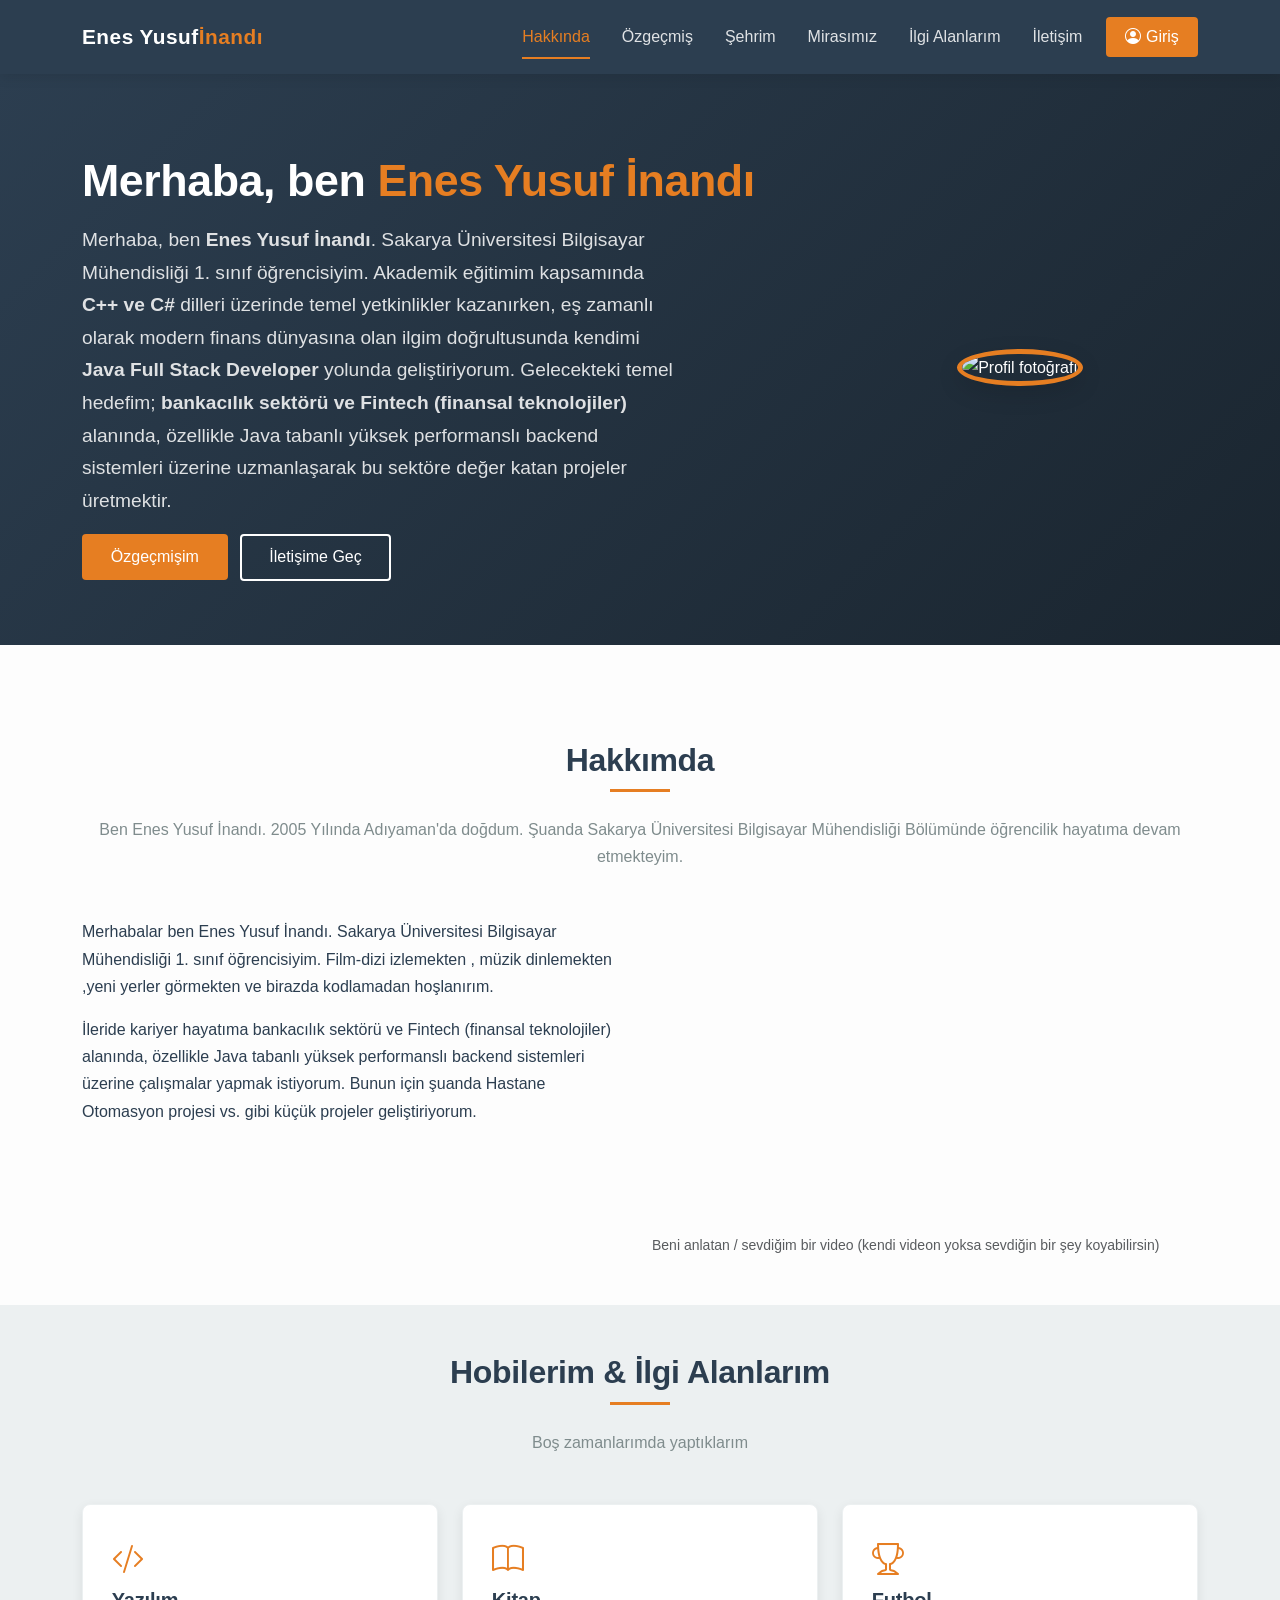
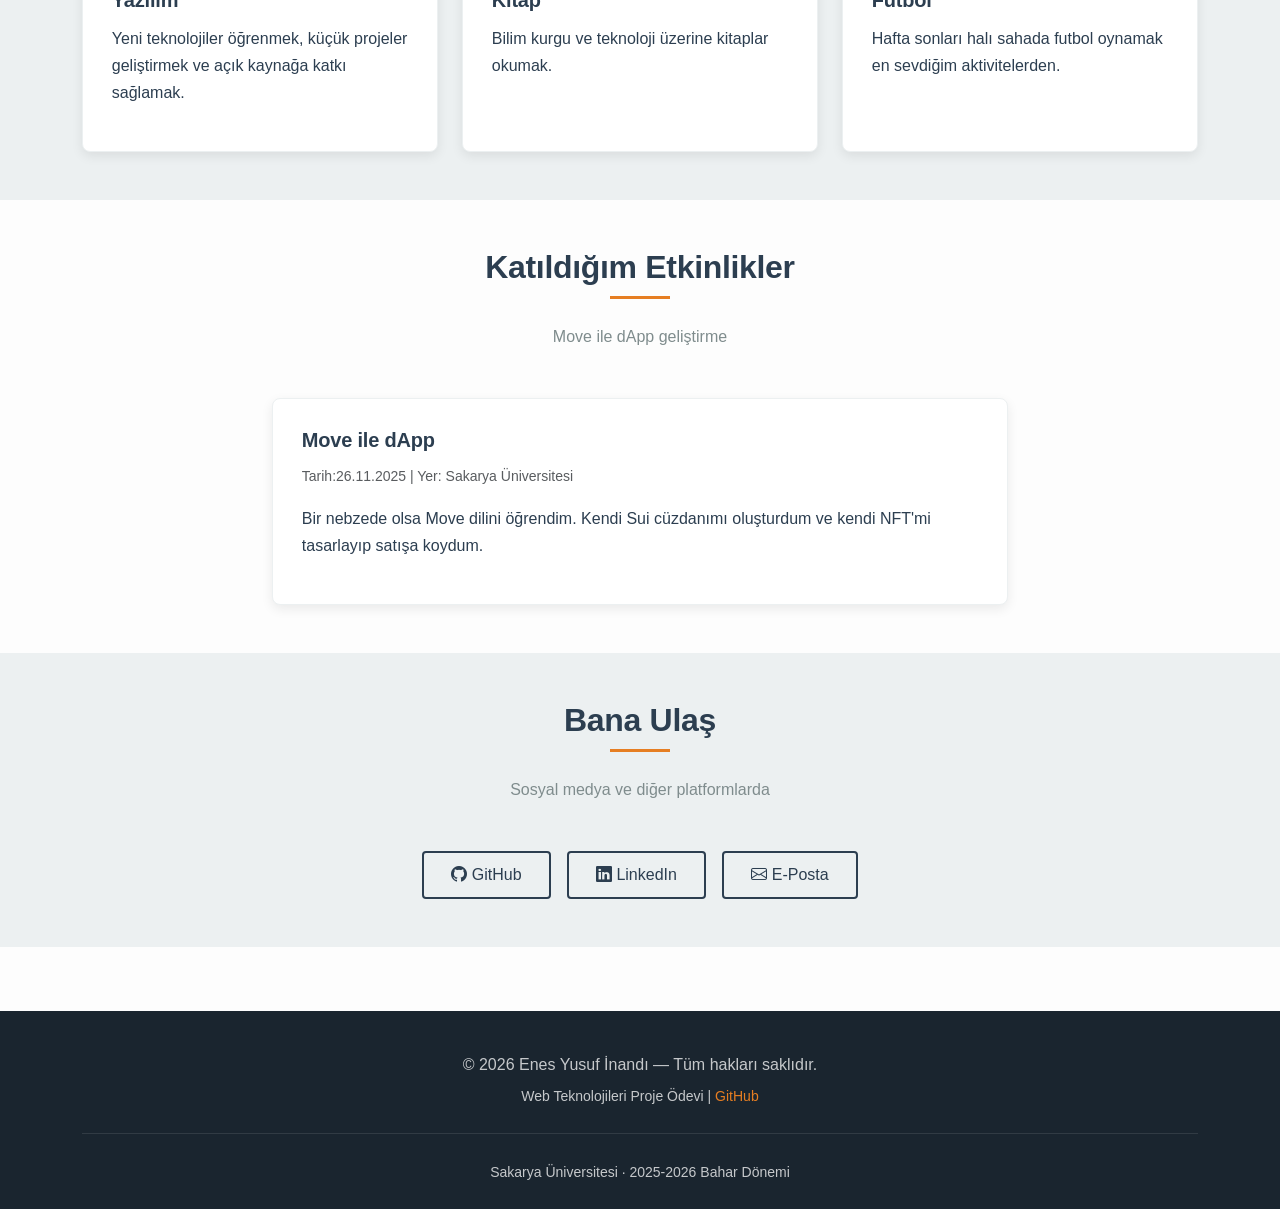
==== index.html @ 60e33975 "ilk commit - proje iskeleti" ====
<!DOCTYPE html>
<html lang="tr">
<head>
    <meta charset="UTF-8">
    <meta name="viewport" content="width=device-width, initial-scale=1.0">
    <meta name="description" content="Web Teknolojileri proje ödevi - Kişisel tanıtım sitesi">
    <title>Hakkında | Web Teknolojileri Projesi</title>

    <!-- Bootstrap 5 CSS -->
    <link href="https://cdn.jsdelivr.net/npm/bootstrap@5.3.2/dist/css/bootstrap.min.css" rel="stylesheet">

    <!-- Bootstrap Icons -->
    <link rel="stylesheet" href="https://cdn.jsdelivr.net/npm/bootstrap-icons@1.11.1/font/bootstrap-icons.css">

    <!-- Özel stil dosyası -->
    <link rel="stylesheet" href="css/style.css">
</head>
<body>

    <!--   NAVBAR  -->
    <nav class="navbar navbar-expand-lg site-navbar sticky-top">
        <div class="container">
            <a class="navbar-brand" href="index.html">
                Enes Yusuf<span>İnandı</span>
            </a>
            <button class="navbar-toggler text-white" type="button" data-bs-toggle="collapse"
                    data-bs-target="#navMenu" aria-controls="navMenu" aria-expanded="false" aria-label="Menü">
                <span class="navbar-toggler-icon"></span>
            </button>
            <div class="collapse navbar-collapse" id="navMenu">
                <ul class="navbar-nav ms-auto align-items-lg-center">
                    <li class="nav-item"><a class="nav-link" href="index.html">Hakkında</a></li>
                    <li class="nav-item"><a class="nav-link" href="cv.html">Özgeçmiş</a></li>
                    <li class="nav-item"><a class="nav-link" href="sehrim.html">Şehrim</a></li>
                    <li class="nav-item"><a class="nav-link" href="mirasimiz.html">Mirasımız</a></li>
                    <li class="nav-item"><a class="nav-link" href="ilgi-alanlarim.html">İlgi Alanlarım</a></li>
                    <li class="nav-item"><a class="nav-link" href="iletisim.html">İletişim</a></li>
                    <li class="nav-item ms-lg-2 mt-2 mt-lg-0">
                        <a class="nav-link btn-login" href="login.html">
                            <i class="bi bi-person-circle"></i> Giriş
                        </a>
                    </li>
                </ul>
            </div>
        </div>
    </nav>

    <!--   HERO   -->
    <header class="hero">
        <div class="container">
            <div class="row align-items-center g-4">
                <div class="col-md-8">
                    <h1>Merhaba, ben <span>Enes Yusuf İnandı</span></h1>
                    <p>
                        Merhaba, ben <strong>Enes Yusuf İnandı</strong>. Sakarya Üniversitesi Bilgisayar Mühendisliği 1. sınıf öğrencisiyim.
                        Akademik eğitimim kapsamında <strong>C++ ve C#</strong> dilleri üzerinde temel yetkinlikler kazanırken,
                        eş zamanlı olarak modern finans dünyasına olan ilgim doğrultusunda kendimi <strong>Java Full Stack Developer</strong>
                        yolunda geliştiriyorum.
                        Gelecekteki temel hedefim; <strong>bankacılık sektörü ve Fintech (finansal teknolojiler)</strong> alanında,
                        özellikle Java tabanlı yüksek performanslı backend sistemleri üzerine uzmanlaşarak bu sektöre değer katan projeler üretmektir.
                    </p>
                    <a href="cv.html" class="btn btn-vurgu me-2">Özgeçmişim</a>
                    <a href="iletisim.html" class="btn btn-anahat" style="border-color:#fff;color:#fff;">İletişime Geç</a>
                </div>
                <div class="col-md-4 text-center">
                    <img src="https://placehold.co/220x220/e67e22/ffffff?text=Foto"
                         alt="Profil fotoğrafı"
                         class="profil-resim">
                </div>
            </div>
        </div>
    </header>

    <!--   ANA İÇERİK  -->
    <main>

        <!-- Hakkımda -->
        <section id="hakkimda">
            <div class="container">
                <div class="bolum-baslik">
                    <h2>Hakkımda</h2>
                    <p>Ben Enes Yusuf İnandı. 2005 Yılında Adıyaman'da doğdum. Şuanda Sakarya Üniversitesi Bilgisayar Mühendisliği Bölümünde öğrencilik hayatıma devam etmekteyim.</p>
                </div>
                <div class="row g-4">
                    <div class="col-md-6">
                        <p>
                            Merhabalar ben Enes Yusuf İnandı. Sakarya Üniversitesi Bilgisayar Mühendisliği 1. sınıf öğrencisiyim.
                            Film-dizi izlemekten , müzik dinlemekten ,yeni yerler görmekten ve birazda kodlamadan hoşlanırım.
                        </p>
                        <p>
                            İleride kariyer hayatıma bankacılık sektörü ve Fintech (finansal teknolojiler) alanında,
                            özellikle Java tabanlı yüksek performanslı backend sistemleri üzerine çalışmalar yapmak istiyorum.
                            Bunun için şuanda Hastane Otomasyon projesi vs. gibi küçük projeler geliştiriyorum.
                        </p>
                    </div>
                    <div class="col-md-6">
                        <div class="ratio ratio-16x9">
                            <iframe src="https://www.youtube.com/embed/dQw4w9WgXcQ"
                                    title="Tanıtım videosu"
                                    allowfullscreen></iframe>
                        </div>
                        <small class="text-muted d-block mt-2">
                            Beni anlatan / sevdiğim bir video (kendi videon yoksa sevdiğin bir şey koyabilirsin)
                        </small>
                    </div>
                </div>
            </div>
        </section>

        <!-- Hobiler -->
        <section id="hobilerim" style="background-color: var(--renk-acik);">
            <div class="container">
                <div class="bolum-baslik">
                    <h2>Hobilerim &amp; İlgi Alanlarım</h2>
                    <p>Boş zamanlarımda yaptıklarım</p>
                </div>
                <div class="row g-4">
                    <div class="col-md-4">
                        <article class="kart">
                            <i class="bi bi-code-slash" style="font-size:2rem;color:var(--renk-vurgu)"></i>
                            <h3>Yazılım</h3>
                            <p>Yeni teknolojiler öğrenmek, küçük projeler geliştirmek ve açık kaynağa katkı sağlamak.</p>
                        </article>
                    </div>
                    <div class="col-md-4">
                        <article class="kart">
                            <i class="bi bi-book" style="font-size:2rem;color:var(--renk-vurgu)"></i>
                            <h3>Kitap</h3>
                            <p>Bilim kurgu ve teknoloji üzerine kitaplar okumak.</p>
                        </article>
                    </div>
                    <div class="col-md-4">
                        <article class="kart">
                            <i class="bi bi-trophy" style="font-size:2rem;color:var(--renk-vurgu)"></i>
                            <h3>Futbol</h3>
                            <p>Hafta sonları halı sahada futbol oynamak en sevdiğim aktivitelerden.</p>
                        </article>
                    </div>
                </div>
            </div>
        </section>

        <!-- Etkinlikler -->
        <section id="etkinlikler">
            <div class="container">
                <div class="bolum-baslik">
                    <h2>Katıldığım Etkinlikler</h2>
                    <p>Move ile dApp geliştirme</p>
                </div>
                <div class="row g-4">
                    <div class="col-md-8 offset-md-2">
                        <article class="kart">
                            <h3>Move ile dApp</h3>
                            <p class="text-muted small">Tarih:26.11.2025 | Yer: Sakarya Üniversitesi</p>
                            <p>Bir nebzede olsa Move dilini öğrendim. Kendi Sui cüzdanımı oluşturdum ve kendi NFT'mi tasarlayıp satışa koydum.</p>
                        </article>
                    </div>
                </div>
            </div>
        </section>

        <!-- Bağlantılar -->
        <section id="baglantilar" style="background-color: var(--renk-acik);">
            <div class="container text-center">
                <div class="bolum-baslik">
                    <h2>Bana Ulaş</h2>
                    <p>Sosyal medya ve diğer platformlarda</p>
                </div>
                <div class="d-flex justify-content-center flex-wrap gap-3">
                    <a href="https://github.com/enesinandi" target="_blank" rel="noopener" class="btn btn-anahat">
                        <i class="bi bi-github"></i> GitHub
                    </a>
                    <a href="https://www.linkedin.com/in/enes-inand%C4%B1-27b596381/" target="_blank" rel="noopener" class="btn btn-anahat">
                        <i class="bi bi-linkedin"></i> LinkedIn
                    </a>
                    <a href="mailto:enes.inandi@ogr.sakarya.edu.tr" class="btn btn-anahat">
                        <i class="bi bi-envelope"></i> E-Posta
                    </a>
                </div>
            </div>
        </section>

    </main>

    <!--  FOOTER  -->
    <footer class="site-footer">
        <div class="container">
            <p class="mb-1">© 2026 Enes Yusuf İnandı — Tüm hakları saklıdır.</p>
            <small>
                Web Teknolojileri Proje Ödevi |
                <a href="https://github.com/enesinandi/web-proje" target="_blank" rel="noopener">GitHub</a>
            </small>
            <div class="ayraç"></div>
            <small>Sakarya Üniversitesi · 2025-2026 Bahar Dönemi</small>
        </div>
    </footer>

    <!-- Bootstrap 5 JS -->
    <script src="https://cdn.jsdelivr.net/npm/bootstrap@5.3.2/dist/js/bootstrap.bundle.min.js"></script>
    <!-- Özel JS -->
    <script src="js/main.js"></script>
</body>
</html>
---- css/style.css ----
/* =========================================================
   Web Teknolojileri Proje Ödevi - Stil Dosyası
   Bootstrap 5 üzerine özel tasarım katmanı
   ========================================================= */

/* ---------- Renk değişkenleri ---------- */
:root {
    --renk-ana: #2c3e50;
    --renk-vurgu: #e67e22;
    --renk-acik: #ecf0f1;
    --renk-koyu: #1a252f;
    --renk-metin: #2c3e50;
    --renk-metin-acik: #7f8c8d;
    --golge-yumusak: 0 4px 12px rgba(0, 0, 0, 0.08);
    --golge-orta: 0 8px 24px rgba(0, 0, 0, 0.12);
    --gecis: all 0.3s ease;
}

/* ---------- Genel ---------- */
* {
    box-sizing: border-box;
}

body {
    font-family: 'Segoe UI', Tahoma, Geneva, Verdana, sans-serif;
    color: var(--renk-metin);
    line-height: 1.7;
    background-color: #fdfdfd;
}

h1, h2, h3, h4, h5, h6 {
    color: var(--renk-ana);
    font-weight: 600;
    letter-spacing: -0.01em;
}

a {
    color: var(--renk-vurgu);
    text-decoration: none;
    transition: var(--gecis);
}

a:hover {
    color: var(--renk-koyu);
}

/* ---------- Navbar ---------- */
.site-navbar {
    background-color: var(--renk-ana) !important;
    padding: 0.9rem 0;
    box-shadow: var(--golge-yumusak);
}

.site-navbar .navbar-brand {
    color: #fff !important;
    font-weight: 700;
    font-size: 1.3rem;
    letter-spacing: 0.5px;
}

.site-navbar .navbar-brand span {
    color: var(--renk-vurgu);
}

.site-navbar .nav-link {
    color: rgba(255, 255, 255, 0.85) !important;
    font-weight: 500;
    padding: 0.5rem 1rem !important;
    transition: var(--gecis);
    position: relative;
}

.site-navbar .nav-link:hover,
.site-navbar .nav-link.aktif {
    color: var(--renk-vurgu) !important;
}

.site-navbar .nav-link.aktif::after {
    content: "";
    position: absolute;
    bottom: 0;
    left: 1rem;
    right: 1rem;
    height: 2px;
    background-color: var(--renk-vurgu);
}

.site-navbar .btn-login {
    background-color: var(--renk-vurgu);
    color: #fff !important;
    border-radius: 4px;
    padding: 0.4rem 1.2rem !important;
}

.site-navbar .btn-login:hover {
    background-color: #d35400;
    color: #fff !important;
}

/* ---------- Hero / Başlık alanı ---------- */
.hero {
    background: linear-gradient(135deg, var(--renk-ana) 0%, var(--renk-koyu) 100%);
    color: #fff;
    padding: 5rem 0 4rem;
    margin-bottom: 3rem;
}

.hero h1 {
    color: #fff;
    font-size: 2.8rem;
    font-weight: 700;
    margin-bottom: 1rem;
}

.hero h1 span {
    color: var(--renk-vurgu);
}

.hero p {
    font-size: 1.2rem;
    opacity: 0.85;
    max-width: 600px;
}

/* ---------- Kartlar ---------- */
.kart {
    background: #fff;
    border-radius: 8px;
    padding: 1.8rem;
    box-shadow: var(--golge-yumusak);
    transition: var(--gecis);
    height: 100%;
    border: 1px solid #ecf0f1;
}

.kart:hover {
    transform: translateY(-4px);
    box-shadow: var(--golge-orta);
}

.kart h3 {
    color: var(--renk-ana);
    margin-bottom: 0.8rem;
    font-size: 1.25rem;
}

/* ---------- Bölüm başlığı ---------- */
.bolum-baslik {
    text-align: center;
    margin-bottom: 3rem;
}

.bolum-baslik h2 {
    font-size: 2rem;
    margin-bottom: 0.5rem;
    display: inline-block;
    position: relative;
    padding-bottom: 0.8rem;
}

.bolum-baslik h2::after {
    content: "";
    position: absolute;
    bottom: 0;
    left: 50%;
    transform: translateX(-50%);
    width: 60px;
    height: 3px;
    background-color: var(--renk-vurgu);
}

.bolum-baslik p {
    color: var(--renk-metin-acik);
    margin-top: 1rem;
}

/* ---------- Bölümler ---------- */
section {
    padding: 3rem 0;
}

/* ---------- Footer ---------- */
.site-footer {
    background-color: var(--renk-koyu);
    color: rgba(255, 255, 255, 0.75);
    padding: 2.5rem 0 1.5rem;
    margin-top: 4rem;
    text-align: center;
}

.site-footer a {
    color: var(--renk-vurgu);
}

.site-footer .ayraç {
    height: 1px;
    background-color: rgba(255, 255, 255, 0.1);
    margin: 1.5rem 0;
}

/* ---------- Butonlar ---------- */
.btn-vurgu {
    background-color: var(--renk-vurgu);
    color: #fff;
    border: none;
    padding: 0.7rem 1.8rem;
    border-radius: 4px;
    font-weight: 500;
    transition: var(--gecis);
}

.btn-vurgu:hover {
    background-color: #d35400;
    color: #fff;
    transform: translateY(-1px);
}

.btn-anahat {
    background: transparent;
    color: var(--renk-ana);
    border: 2px solid var(--renk-ana);
    padding: 0.6rem 1.7rem;
    border-radius: 4px;
    font-weight: 500;
    transition: var(--gecis);
}

.btn-anahat:hover {
    background-color: var(--renk-ana);
    color: #fff;
}

/* ---------- Profil resmi ---------- */
.profil-resim {
    width: 220px;
    height: 220px;
    border-radius: 50%;
    object-fit: cover;
    border: 5px solid var(--renk-vurgu);
    box-shadow: var(--golge-orta);
}

/* ---------- Responsive ---------- */
@media (max-width: 768px) {
    .hero {
        padding: 3rem 0 2rem;
        text-align: center;
    }

    .hero h1 {
        font-size: 2rem;
    }

    .hero p {
        font-size: 1rem;
    }

    .profil-resim {
        width: 160px;
        height: 160px;
        margin: 0 auto 1.5rem;
        display: block;
    }

    section {
        padding: 2rem 0;
    }
}
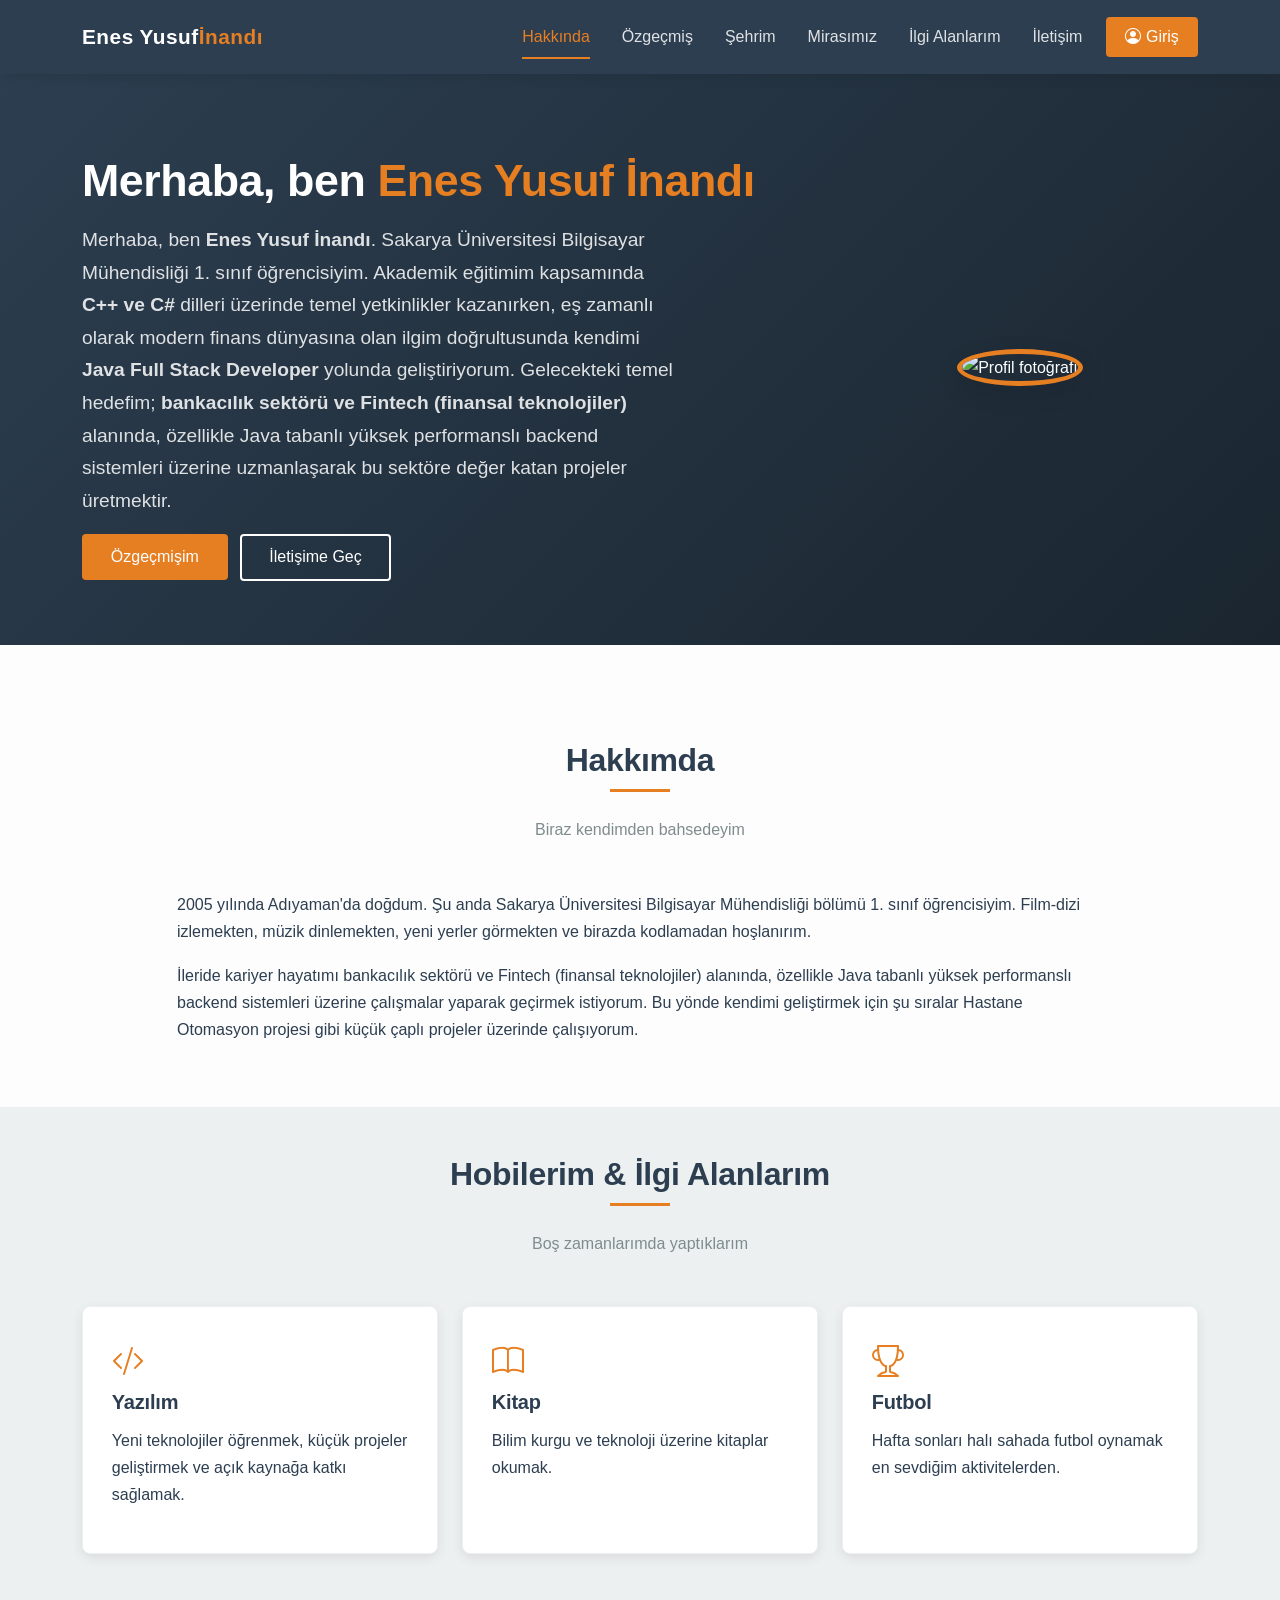
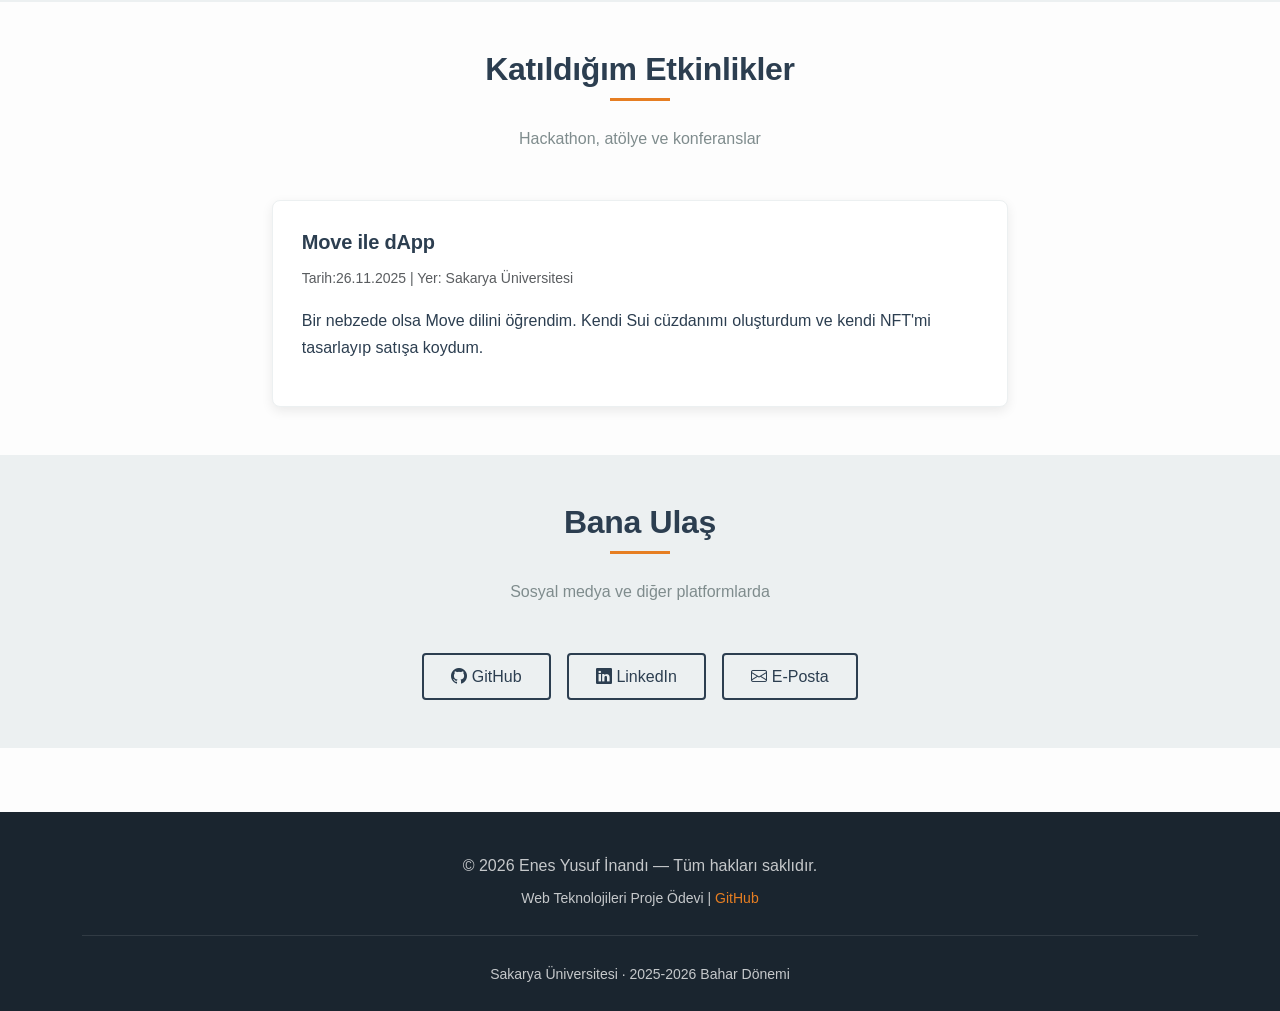
==== commit 5c4bf1b1: "hakkımda sayfası içeriği güncellendi, navbar ve footer tutarlı hale getirildi" ====
--- a/index.html
+++ b/index.html
@@ -79,29 +79,21 @@
             <div class="container">
                 <div class="bolum-baslik">
                     <h2>Hakkımda</h2>
-                    <p>Ben Enes Yusuf İnandı. 2005 Yılında Adıyaman'da doğdum. Şuanda Sakarya Üniversitesi Bilgisayar Mühendisliği Bölümünde öğrencilik hayatıma devam etmekteyim.</p>
+                    <p>Biraz kendimden bahsedeyim</p>
                 </div>
                 <div class="row g-4">
-                    <div class="col-md-6">
+                    <div class="col-md-10 offset-md-1">
                         <p>
-                            Merhabalar ben Enes Yusuf İnandı. Sakarya Üniversitesi Bilgisayar Mühendisliği 1. sınıf öğrencisiyim.
-                            Film-dizi izlemekten , müzik dinlemekten ,yeni yerler görmekten ve birazda kodlamadan hoşlanırım.
+                            2005 yılında Adıyaman'da doğdum. Şu anda Sakarya Üniversitesi Bilgisayar Mühendisliği
+                            bölümü 1. sınıf öğrencisiyim. Film-dizi izlemekten, müzik dinlemekten, yeni yerler
+                            görmekten ve birazda kodlamadan hoşlanırım.
                         </p>
                         <p>
-                            İleride kariyer hayatıma bankacılık sektörü ve Fintech (finansal teknolojiler) alanında,
-                            özellikle Java tabanlı yüksek performanslı backend sistemleri üzerine çalışmalar yapmak istiyorum.
-                            Bunun için şuanda Hastane Otomasyon projesi vs. gibi küçük projeler geliştiriyorum.
+                            İleride kariyer hayatımı bankacılık sektörü ve Fintech (finansal teknolojiler) alanında,
+                            özellikle Java tabanlı yüksek performanslı backend sistemleri üzerine çalışmalar yaparak
+                            geçirmek istiyorum. Bu yönde kendimi geliştirmek için şu sıralar Hastane Otomasyon
+                            projesi gibi küçük çaplı projeler üzerinde çalışıyorum.
                         </p>
-                    </div>
-                    <div class="col-md-6">
-                        <div class="ratio ratio-16x9">
-                            <iframe src="https://www.youtube.com/embed/dQw4w9WgXcQ"
-                                    title="Tanıtım videosu"
-                                    allowfullscreen></iframe>
-                        </div>
-                        <small class="text-muted d-block mt-2">
-                            Beni anlatan / sevdiğim bir video (kendi videon yoksa sevdiğin bir şey koyabilirsin)
-                        </small>
                     </div>
                 </div>
             </div>
@@ -145,7 +137,7 @@
             <div class="container">
                 <div class="bolum-baslik">
                     <h2>Katıldığım Etkinlikler</h2>
-                    <p>Move ile dApp geliştirme</p>
+                    <p>Hackathon, atölye ve konferanslar</p>
                 </div>
                 <div class="row g-4">
                     <div class="col-md-8 offset-md-2">
